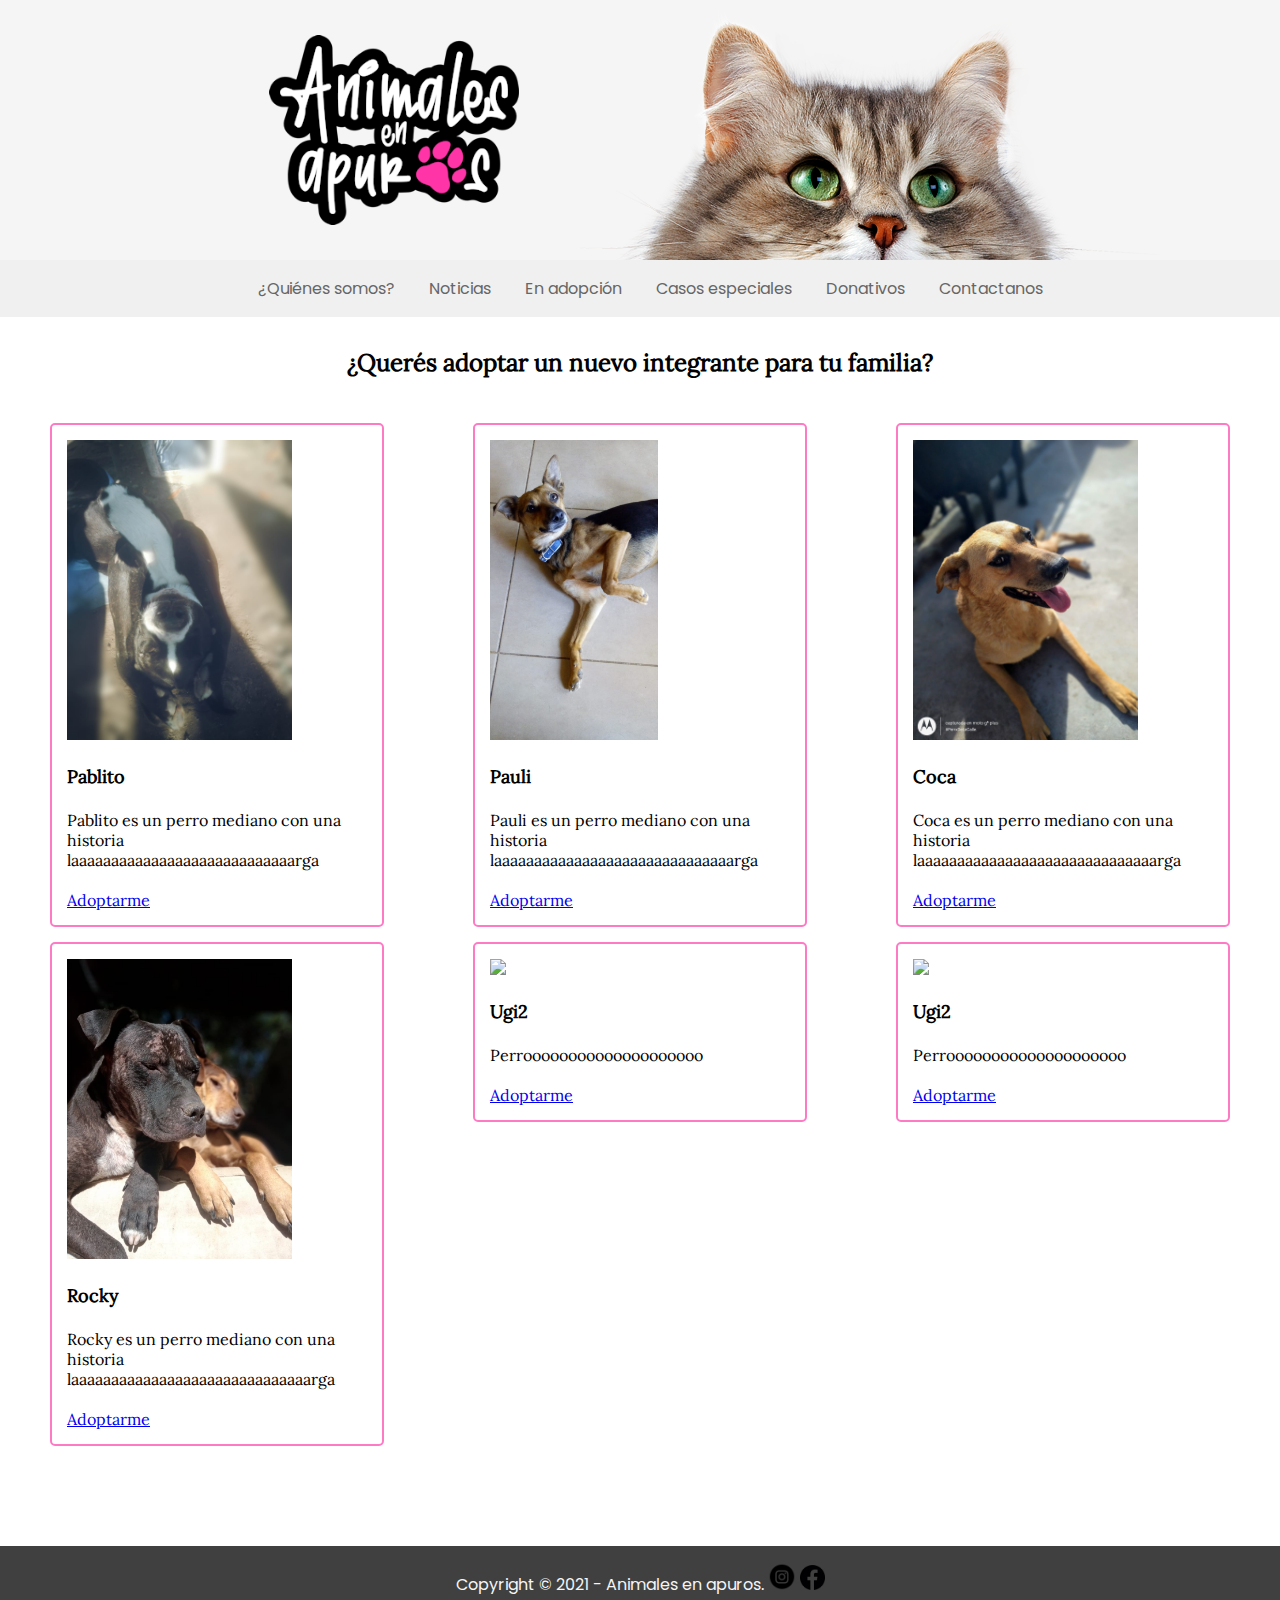
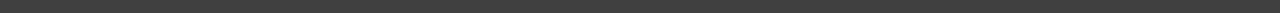
==== views/adopcion.html @ 2836d98d "Initial commit" ====
<!DOCTYPE html>
<html lang="es">
  <head>
    <meta charset="UTF-8" />
    <meta name="viewport" content="width=device-width, initial-scale=1.0" />
    <link rel="icon" type="image/png" href="../images/favicon.png" />
    <link
      href="https://fonts.googleapis.com/css2?family=Poppins:ital,wght@0,100;0,400;0,600;1,400&display=swap"
      rel="stylesheet"
    />
    <link href="../css/style.css" rel="stylesheet" />
    <script type="text/javascript" src="../js/jquery.min.js"></script>
    <script type="text/javascript" src="../js/common.js"></script>
    <title>Animales en apuros</title>
  </head>
  <body>
    <div id="wrapper">
      <div id="header"></div>
      <div id="content" class="adopcion">
        <h2>¿Querés adoptar un nuevo integrante para tu familia?</h2>
        <div id="adopcion" class="row"></div>
      </div>
      <div id="footer"></div>
    </div>
  </body>
</html>
---- css/style.css ----
@font-face {
  font-family: "Lora";
  src: url("../fonts/Lora-Regular.ttf");
}

body {
  margin: 0;
  font-family: "Lora";
}

#wrapper {
  height: 100vh;
  display: flex;
  flex-direction: column;
  align-items: center;
}

#header {
  display: flex;
  justify-content: space-around;
  flex-direction: column;
  align-items: center;
  position: relative;
  width: 100%;
  background-color: whitesmoke;
}

#content {
  flex: 1;
  justify-content: center;
  width: 50%;
  padding-bottom: 100px;
}

#content.adopcion {
  width: 100% !important;
  display: flex;
  flex-direction: column;
  justify-content: center;
  align-items: center;
}

#content p {
  text-align: justify;
  line-height: 30px;
  font-size: large;
}

#content h2 {
  text-align: center;
  padding-top: 10px;
  padding-bottom: 10px;
}

#footer {
  display: flex;
  justify-content: center;
  align-items: center;
  height: 70px;
  width: 100%;
  background-color: #404040;
  color: whitesmoke;
  font-family: "Poppins";
}

.header-content {
  display: flex;
  flex-direction: row;
  justify-content: center;
  align-items: center;
}

#logo {
  width: 250px;
  padding: 0px 60px 0px 150px;
}

.navegador {
  cursor: pointer;
  background-color: #f0f0f0;
  width: 100%;
  text-align: center;
  font-family: "Poppins";
}

.navegador li {
  display: inline;
  margin: 0 20px 0 0;
}
.navegador li a {
  padding: 2px 5px 5px 5px;
  color: #666;
  text-decoration: none;
}
.navegador li a:hover {
  border-bottom: #404040 2px solid;
  color: #404040;
}

.subtitle {
  font-weight: 600;
  font-size: large;
}

.row {
  display: flex;
  justify-content: space-between;
  align-items: flex-start;
  flex-direction: row;
  flex-wrap: wrap;
}

.column {
  display: flex;
  justify-content: space-between;
  align-items: center;
  flex-direction: column;
}

.recuadro {
  border-width: 2px;
  border-style: solid;
  border-radius: 5px;
  border-color: #ff7ac5;
  width: 300px;
  padding: 15px 15px 15px 15px;
  margin-top: 15px;
}
.recuadro img {
  max-height: 300px;
}

#side-image {
  width: 250px;
  display: flex;
  align-items: left;
  margin-left: 300px;
}

.imagen-mascota {
  display: flex;
  justify-content: center;
  align-items: center;
}

.imagen-mascota img {
  max-height: 500px;
}

#adopcion {
  margin: 0px 50px 0px 50px;
}

#confirm {
  height: 100px;
  background-color: white;
  position: relative;
  display: none;
}
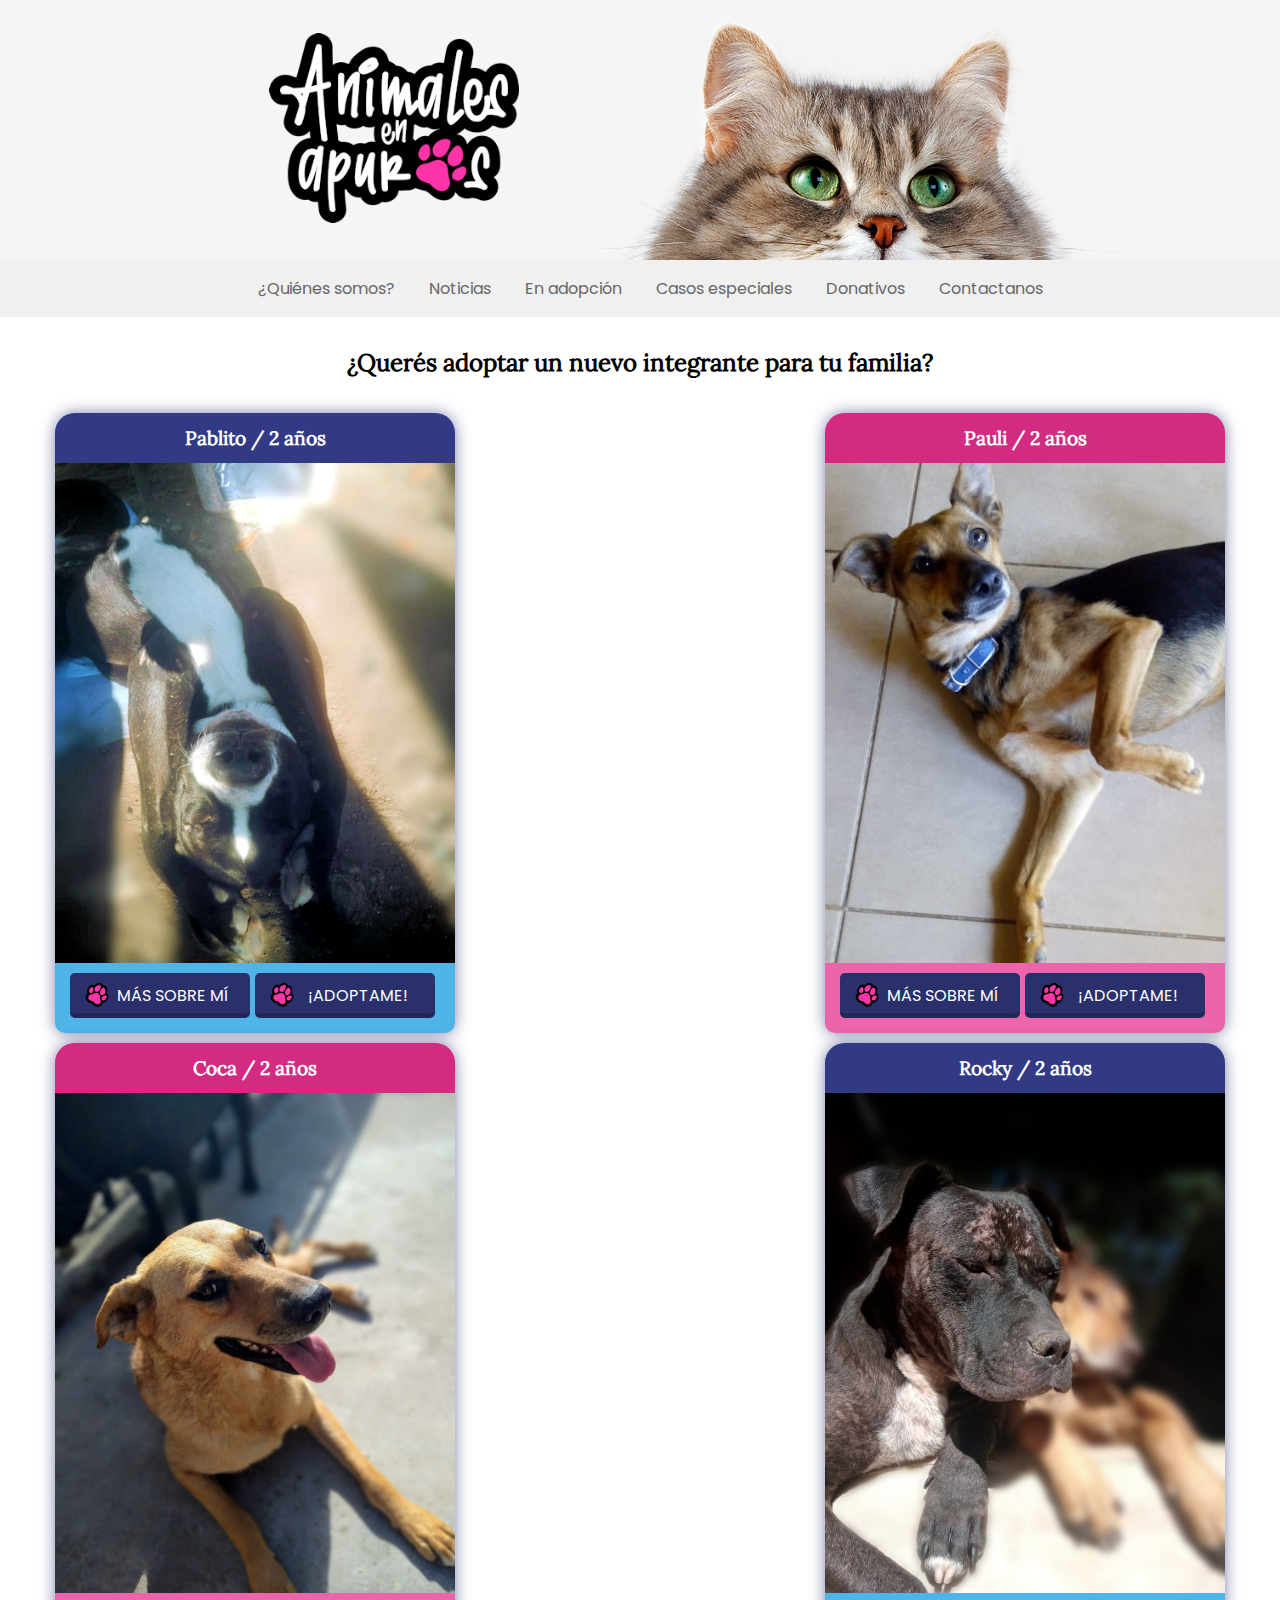
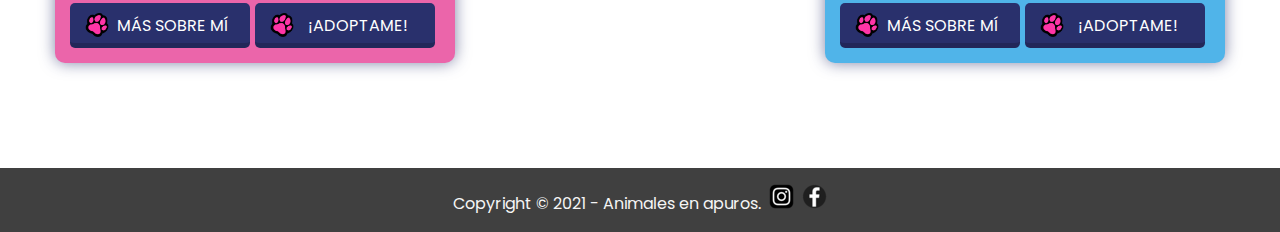
==== commit dc233b0b: "Formulario, adopciones, card css" ====
--- a/views/adopcion.html
+++ b/views/adopcion.html
@@ -9,7 +9,10 @@
       rel="stylesheet"
     />
     <link href="../css/style.css" rel="stylesheet" />
+    <link href="../css/cards.css" rel="stylesheet" />
+    <link href="../js/jquery/jquery-ui.css" rel="stylesheet" />
     <script type="text/javascript" src="../js/jquery.min.js"></script>
+    <script type="text/javascript" src="../js/jquery/jquery-ui.min.js"></script>
     <script type="text/javascript" src="../js/common.js"></script>
     <title>Animales en apuros</title>
   </head>
--- a/css/style.css
+++ b/css/style.css
@@ -81,6 +81,7 @@
   width: 100%;
   text-align: center;
   font-family: "Poppins";
+  white-space: nowrap;
 }
 
 .navegador li {
@@ -117,19 +118,6 @@
   flex-direction: column;
 }
 
-.recuadro {
-  border-width: 2px;
-  border-style: solid;
-  border-radius: 5px;
-  border-color: #ff7ac5;
-  width: 300px;
-  padding: 15px 15px 15px 15px;
-  margin-top: 15px;
-}
-.recuadro img {
-  max-height: 300px;
-}
-
 #side-image {
   width: 250px;
   display: flex;
@@ -138,13 +126,27 @@
 }
 
 .imagen-mascota {
-  display: flex;
-  justify-content: center;
-  align-items: center;
+  max-height: 500px;
+  max-width: 400px;
+  width: 100%;
 }
 
 .imagen-mascota img {
   max-height: 500px;
+  min-height: 300px;
+  width: 100%;
+  object-fit: cover;
+}
+
+.img-especial {
+  display: flex;
+  justify-content: center;
+  align-items: center;
+}
+
+.img-especial img {
+  max-height: 500px;
+  max-width: 500px;
 }
 
 #adopcion {
@@ -157,3 +159,51 @@
   position: relative;
   display: none;
 }
+
+.dialog.ui-dialog {
+  font-family: "Lora";
+  text-align: justify;
+  text-justify: inter-word;
+  margin: 0;
+  padding: 0;
+  border: 0 none;
+  outline: 0;
+  background: #f5f1e0;
+  border-radius: 20px 20px 10px 10px;
+  box-shadow: 0px 0px 15px 0px rgba(0, 0, 0, 0.6);
+  position: fixed !important;
+}
+
+.dialog.ui-dialog .ui-dialog-titlebar {
+  position: relative;
+  text-align: center;
+  background: #e2dcc3;
+  color: black;
+  font-size: larger;
+  font-weight: bold;
+  border: 0 none;
+  border-radius: 20px 20px 0 0;
+}
+
+.dialog.ui-dialog .ui-dialog-titlebar-close {
+  margin-right: 4px;
+}
+
+.dialog.ui-dialog .ui-dialog-content {
+  border-radius: 0 0 10px 10px;
+  margin: 10px 10px 20px 10px;
+}
+
+.dialog.ui-corner-all {
+  margin: 0;
+  padding: 0;
+  border: 0 none;
+  outline: 0;
+}
+
+.dialog.ui-widget.ui-widget-content {
+  margin: 0;
+  padding: 0;
+  border: 0 none;
+  outline: 0;
+}
--- a/css/cards.css
+++ b/css/cards.css
@@ -0,0 +1,152 @@
+#card-content {
+  display: flex;
+  flex-direction: row;
+  justify-content: center;
+}
+
+.card {
+  height: 100%;
+  margin: 50px;
+  display: flex;
+  border-radius: 20px 20px 10px 10px;
+  flex-direction: column;
+  width: 280px;
+  box-shadow: 0px 0px 15px 0px rgba(41, 48, 108, 0.6);
+}
+
+.card .title {
+  height: 80px;
+  border-radius: 20px 20px 0 0;
+}
+
+.card .content {
+  display: flex;
+  flex-direction: column;
+  justify-content: center;
+  align-items: center;
+  text-align: center;
+  padding: 30px 0 30px 0;
+  font-family: "Poppins";
+}
+
+.card .footer {
+  border-radius: 0 0 10px 10px;
+  padding: 10px 0 10px 0;
+}
+
+#mercado-pago.card .content {
+  background-color: #50b4e9;
+}
+
+#mercado-pago.card .title {
+  background: url("../images/mercado_pago.png") no-repeat #29306c center;
+}
+
+#mercado-pago.card .footer {
+  background: url("../images/medios.png") no-repeat #ececec center;
+  height: 50px;
+}
+
+#transferencia.card {
+  width: 350px;
+}
+
+#transferencia.card .content {
+  text-align: left;
+  justify-content: flex-start;
+  align-items: flex-start;
+  text-align: left;
+  padding-left: 30px;
+  background-color: #50b4e9;
+  color: white;
+  font-size: large;
+  text-shadow: 0px 0px 5px rgb(41, 48, 108);
+}
+
+#transferencia.card .title {
+  background: url("../images/transferencia.png") no-repeat #29306c center;
+}
+
+#transferencia.card .footer {
+  background: url("../images/banco_ciudad.png") no-repeat #29306c center;
+  height: 50px;
+}
+
+#adopcion.card {
+  margin: 5px;
+  width: 400px;
+}
+
+#adopcion.card.m {
+  background-color: #50b4e9;
+}
+
+#adopcion.card.h {
+  background-color: #eb65aa;
+}
+
+#adopcion.card .content {
+  padding: 0;
+}
+
+#adopcion.card .title {
+  height: 50px;
+  display: flex;
+  justify-content: center;
+  align-items: center;
+  font-size: larger;
+  font-weight: 700;
+}
+
+#adopcion.card.m .title {
+  background-color: #323a86;
+  color: white;
+}
+
+#adopcion.card.h .title {
+  background-color: #d32b82;
+  color: white;
+}
+
+#adopcion.card .footer {
+  height: 50px;
+  align-items: center;
+  display: flex;
+  justify-content: center;
+}
+
+a.donate-button {
+  font-family: "Poppins";
+  background-image: url("../images/favicon.png");
+  background-size: 24px;
+  background-repeat: no-repeat;
+  background-position: left;
+  background-position-x: 15px;
+  width: 180px;
+  display: inline-block;
+  padding: 10px 5px 10px 30px;
+  margin: 0 0.3em 0.3em 0;
+  border-radius: 5px;
+  box-sizing: border-box;
+  text-decoration: none;
+  text-transform: uppercase;
+  font-weight: 400;
+  color: white;
+  background-color: #29306c;
+  box-shadow: inset 0 -10px 0 -5px rgba(0, 0, 0, 0.17);
+  text-align: center;
+  position: relative;
+  cursor: pointer;
+}
+a.donate-button:active {
+  top: 0.1em;
+}
+a.donate-button:hover {
+  background-color: #3e4581;
+  font-weight: 600;
+}
+@media all and (max-width: 30em) {
+  a.donate-button {
+    display: block;
+  }
+}
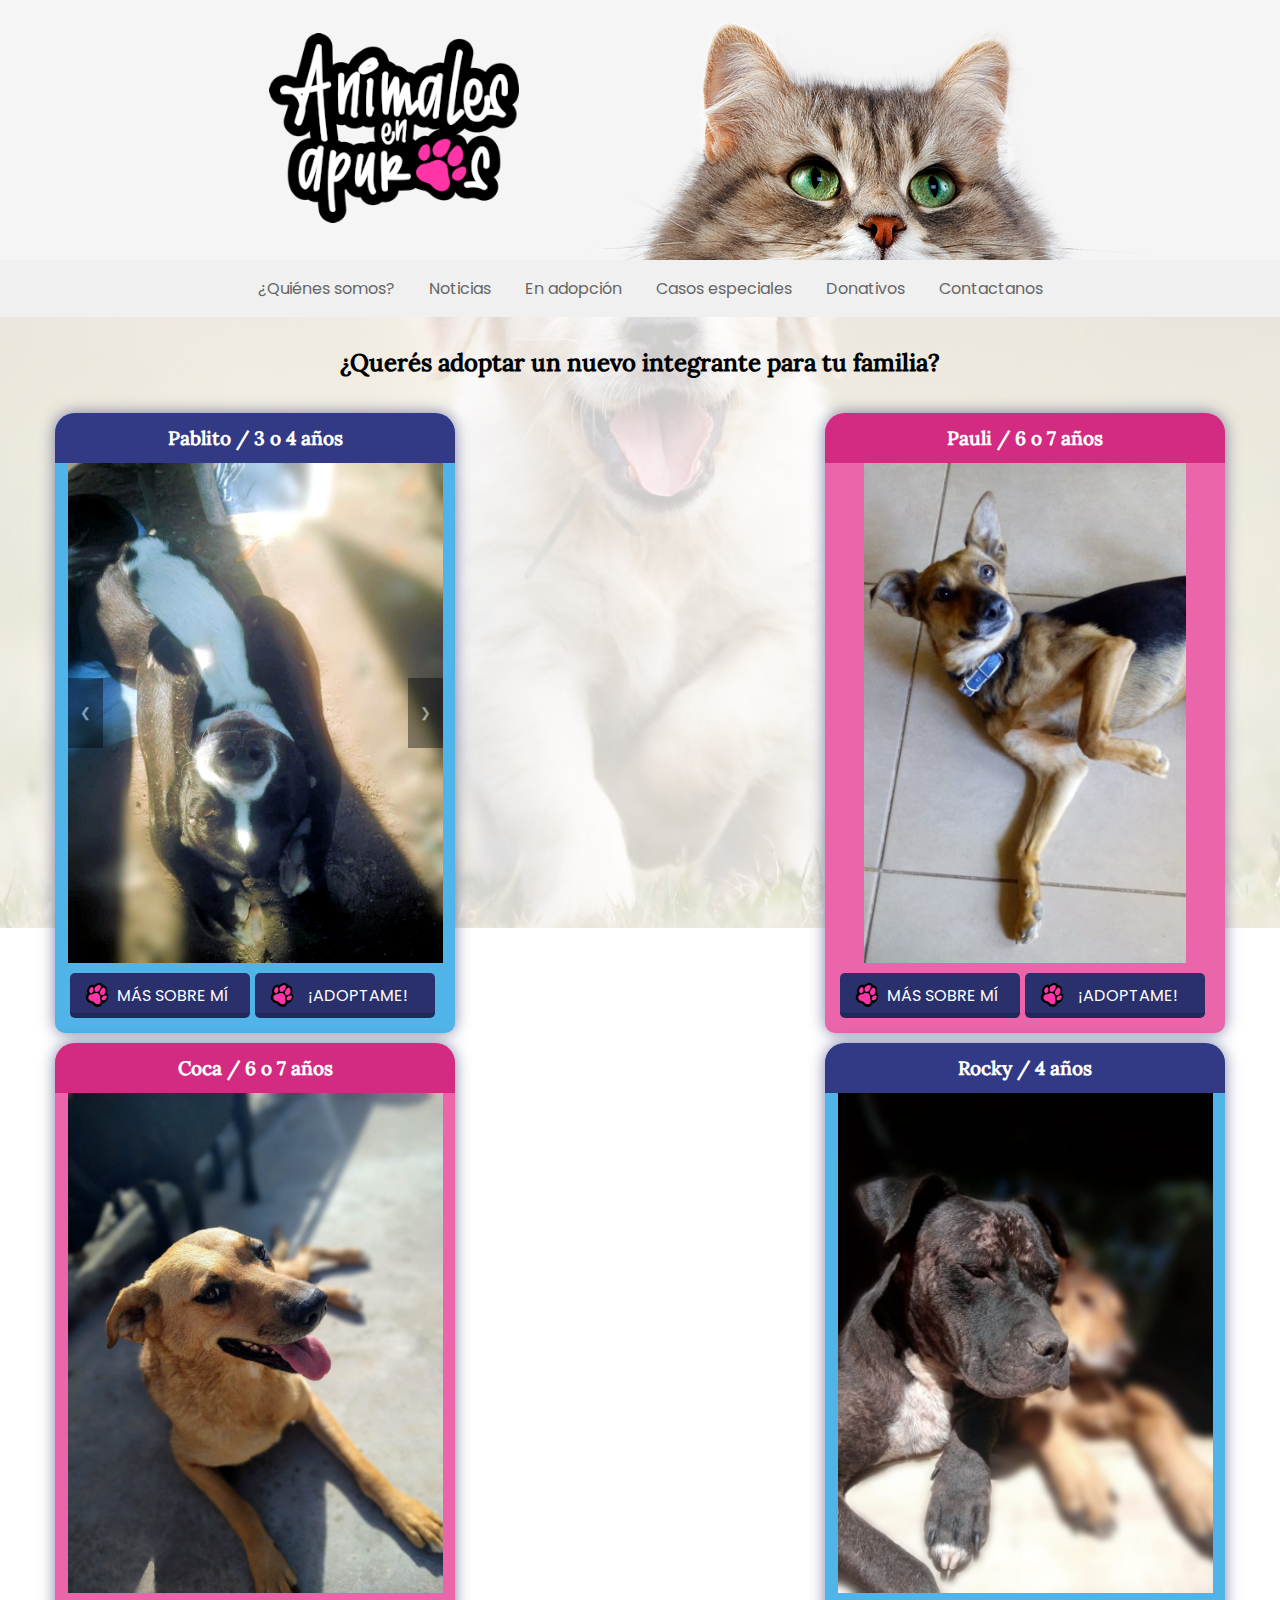
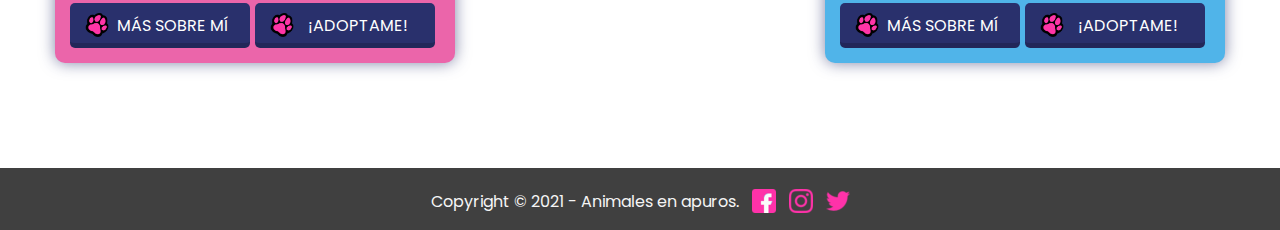
==== commit 81ecf13f: "Ajustes SSL" ====
--- a/views/adopcion.html
+++ b/views/adopcion.html
@@ -15,6 +15,10 @@
     <script type="text/javascript" src="../js/jquery/jquery-ui.min.js"></script>
     <script type="text/javascript" src="../js/common.js"></script>
     <title>Animales en apuros</title>
+    <script
+      type="text/javascript"
+      src="https://secure.trust-provider.com/trustlogo/javascript/trustlogo.js"
+    ></script>
   </head>
   <body>
     <div id="wrapper">
@@ -23,7 +27,15 @@
         <h2>¿Querés adoptar un nuevo integrante para tu familia?</h2>
         <div id="adopcion" class="row"></div>
       </div>
-      <div id="footer"></div>
+      <div id="footer">
+        <script language="JavaScript" type="text/javascript">
+          TrustLogo(
+            "https://micuenta.donweb.com/img/sectigo_positive_sm.png",
+            "CL1",
+            "none"
+          );
+        </script>
+      </div>
     </div>
   </body>
 </html>
--- a/css/style.css
+++ b/css/style.css
@@ -1,11 +1,21 @@
 @font-face {
   font-family: "Lora";
-  src: url("../fonts/Lora-Regular.ttf");
+  src: url("../fonts/Lora-Medium.ttf");
+}
+
+a {
+  outline: 0;
 }
 
 body {
   margin: 0;
   font-family: "Lora";
+  background: linear-gradient(
+      rgba(255, 255, 255, 0.8),
+      rgba(255, 255, 255, 0.8)
+    ),
+    url(../images/bg2.jpg) no-repeat fixed;
+  background-size: cover;
 }
 
 #wrapper {
@@ -28,7 +38,7 @@
 #content {
   flex: 1;
   justify-content: center;
-  width: 50%;
+  width: 70%;
   padding-bottom: 100px;
 }
 
@@ -56,11 +66,26 @@
   display: flex;
   justify-content: center;
   align-items: center;
-  height: 70px;
   width: 100%;
   background-color: #404040;
   color: whitesmoke;
   font-family: "Poppins";
+  padding: 10px 0;
+}
+
+#trust-logo {
+  display: flex;
+  justify-content: right;
+  align-items: center;
+  padding-top: 6px;
+}
+
+#footer .container {
+  display: flex;
+  justify-content: space-evenly;
+  align-items: flex-start;
+  width: 445px;
+  padding-top: 11px;
 }
 
 .header-content {
@@ -118,13 +143,6 @@
   flex-direction: column;
 }
 
-#side-image {
-  width: 250px;
-  display: flex;
-  align-items: left;
-  margin-left: 300px;
-}
-
 .imagen-mascota {
   max-height: 500px;
   max-width: 400px;
@@ -138,13 +156,13 @@
   object-fit: cover;
 }
 
-.img-especial {
-  display: flex;
-  justify-content: center;
-  align-items: center;
-}
-
-.img-especial img {
+.center-content {
+  display: flex;
+  justify-content: center;
+  align-items: center;
+}
+
+.center-content img {
   max-height: 500px;
   max-width: 500px;
 }
@@ -192,6 +210,7 @@
 .dialog.ui-dialog .ui-dialog-content {
   border-radius: 0 0 10px 10px;
   margin: 10px 10px 20px 10px;
+  line-height: 25px;
 }
 
 .dialog.ui-corner-all {
@@ -207,3 +226,56 @@
   border: 0 none;
   outline: 0;
 }
+
+.imagen-rifa {
+  max-height: 700px;
+}
+
+.slider-button:hover {
+  color: #fff !important;
+  opacity: 0.7;
+  background-color: rgb(83, 83, 83) !important;
+}
+.slider-black,
+.slider-hover-black:hover {
+  color: #fff !important;
+  background-color: #000 !important;
+}
+.slider-display-right {
+  cursor: pointer;
+  outline: 0;
+  border: none;
+  width: 35px;
+  height: 70px;
+  opacity: 0.4;
+  position: absolute;
+  top: 50%;
+  right: 0%;
+  transform: translate(0%, -50%);
+  -ms-transform: translate(0%, -50%);
+}
+.slider-display-left {
+  cursor: pointer;
+  outline: 0;
+  border: none;
+  width: 35px;
+  height: 70px;
+  position: absolute;
+  opacity: 0.4;
+  top: 50%;
+  left: 0%;
+  transform: translate(0%, -50%);
+  -ms-transform: translate(-0%, -50%);
+}
+.slider-content {
+  max-width: 980px;
+}
+.slider-content,
+.slider-auto {
+  margin-left: auto;
+  margin-right: auto;
+}
+.slider-tooltip,
+.slider-display-container {
+  position: relative;
+}
--- a/css/cards.css
+++ b/css/cards.css
@@ -68,7 +68,7 @@
 }
 
 #transferencia.card .footer {
-  background: url("../images/banco_ciudad.png") no-repeat #29306c center;
+  background: url("../images/mercado_pago.png") no-repeat #29306c center;
   height: 50px;
 }
 
